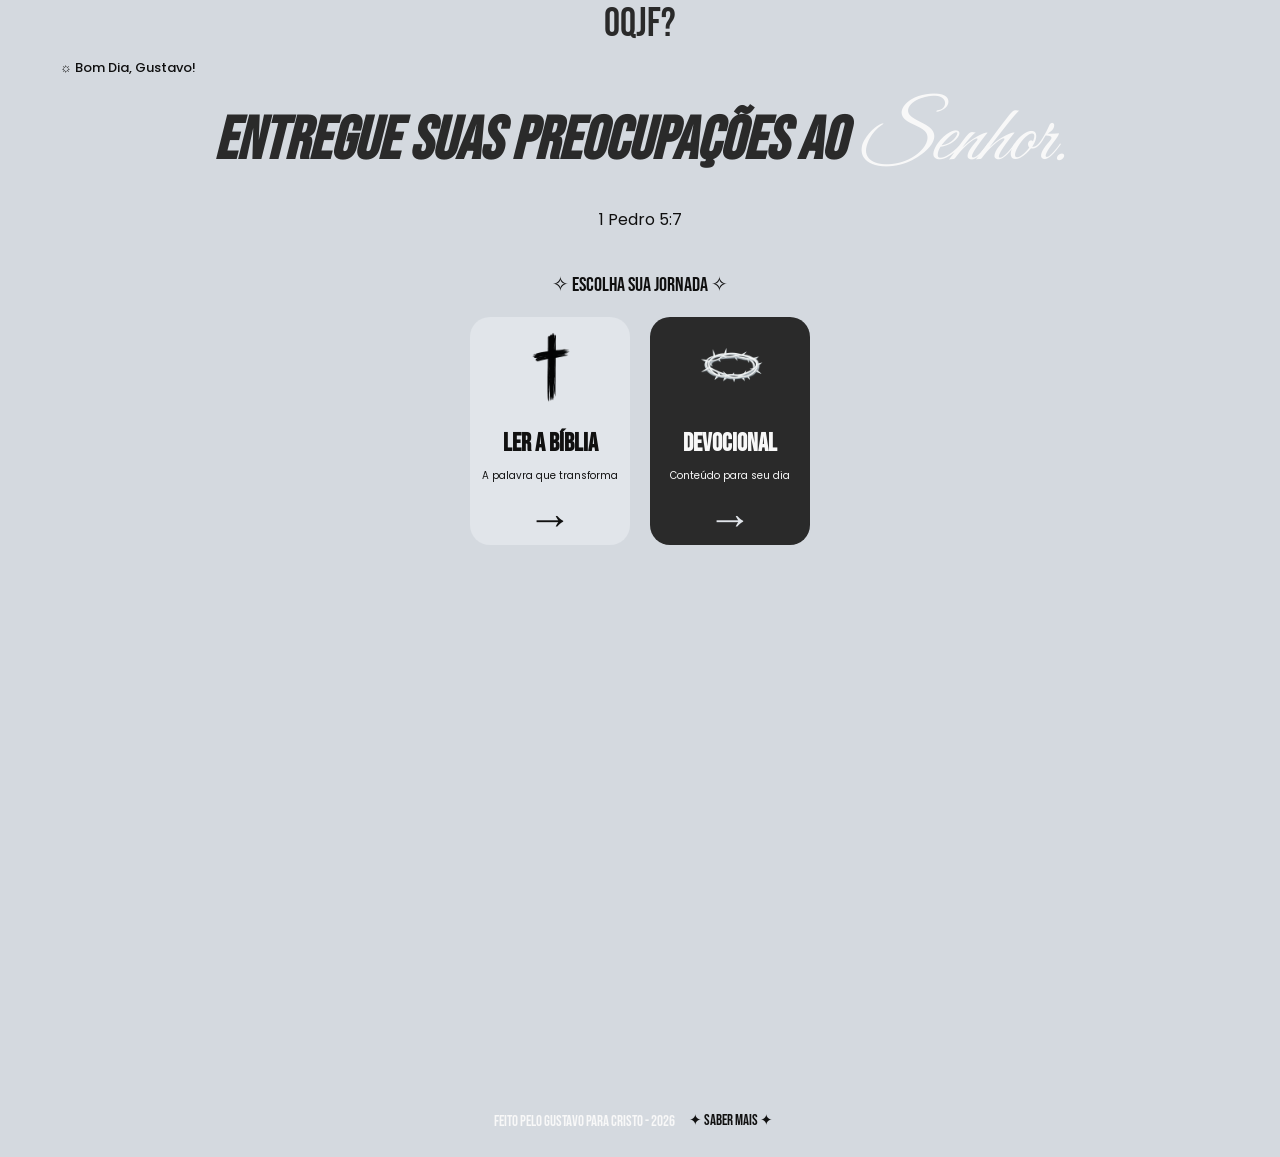
==== index.html @ f84ca236 "feat: configura PWA com manifest e ícones" ====
<!doctype html>
<html lang="pt-BR">
  <head>
    <meta charset="UTF-8" />
    <meta name="viewport" content="width=device-width, initial-scale=1.0" />
    <title>OQJF.APP</title>
    <link rel="stylesheet" href="assets/css/style.css" />
    <link rel="preconnect" href="https://fonts.googleapis.com" />
    <link rel="preconnect" href="https://fonts.googleapis.com" />
    <link rel="preconnect" href="https://fonts.gstatic.com" crossorigin />
    <link rel="preconnect" href="https://fonts.googleapis.com">
    <link rel="preconnect" href="https://fonts.gstatic.com" crossorigin>
    <link href="https://fonts.googleapis.com/css2?family=Bebas+Neue&family=Cormorant+Garamond:ital,wght@0,300..700;1,300..700&family=Great+Vibes&family=Poppins:ital,wght@0,100;0,200;0,300;0,400;0,500;0,600;0,700;0,800;0,900;1,100;1,200;1,300;1,400;1,500;1,600;1,700;1,800;1,900&display=swap" rel="stylesheet">
    <!-- PWA -->
    <link rel="manifest" href="manifest.json">
    <meta name="theme-color" content="#0A0A0A">
    <link rel="apple-touch-icon" href="icons/icon-192.png">
    <meta name="apple-mobile-web-app-capable" content="yes">
    <meta name="apple-mobile-web-app-title" content="OQJF?">
    <meta name="apple-mobile-web-app-status-bar-style" content="black-translucent">
  </head>
  <body>
    <header>
      <nav>
        <a href="#">OQJF?</a>
      </nav>
    </header>

    <main>
      <section class="hero">
        <p class="bom-dia">☼ Bom Dia, Gustavo!</p>

        <h1 class="titulo">Entregue suas preocupações ao 
          <span class="destaque">Senhor.</span>
        </h1>

        <p class="versiculo">1 Pedro 5:7</p>

        <p class="jornada">✧ Escolha sua Jornada ✧</p>

        <div class="buttons">
          <div class="card1"> 
            <img class="cruz" src="assets/image/cruz.png" alt="cruz"/>
            <h2 class="card-titulo1">Ler a Bíblia</h2>
            <p class="card-frase1">A palavra que transforma</p>
            <a class="botao1" href="#">→</a>
          </div>
          <div class="card2">
            <img class="coroa"src="assets/image/coroabranca.png"alt="coroa"/>
            <h2 class="card-titulo2">Devocional</h2>
            <p class="card-frase2">Conteúdo para seu dia</p>
            <a class="botao2" href="#">→</a>
          </div>
        </div>
      </section>
    </main>

    <footer class="rodape">
      <p>Feito pelo Gustavo para Cristo - 2026</p>
      <a class="botao-sobre" href="#">✦ Saber Mais ✦</a>
    </footer>
  </body>
</html>
---- assets/css/style.css ----
body {
    background-color: #D4D9DF;
    color: #0f0f0f;
    padding: 0;
    margin: 0;
    
}

nav {
    background-color: #D4D9DF;
    display: flex;
    justify-content:center;
    font-family:'Bebas Neue', sans-serif;
    text-align: center;
    font-size: 40px;


}
nav a {
    color: #2A2A2A;
    text-decoration: none;
}

.hero {
    height: 100vh;
}

.bom-dia {
    font-family: 'Poppins', sans-serif;
    color: #0f0f0f;
    font-size: 13px;
    margin-left: 60px;
    margin-top: 10px;
    font-weight: 500;
}

.versiculo {
    font-family: 'Poppins', sans-serif;
    color: #0f0f0f;
    text-align: center;
}


.titulo {
    font-size: 60px;
    font-family: 'Bebas Neue', sans-serif;
    text-align: center;
    margin: 0px  5px;
    font-style: italic;
    color: #2A2A2A;

}

.destaque {
    color: #F8F8F8;
    font-family:  'Great Vibes', cursive;
    font-style: italic;
    font-weight: 100;
    font-size: 80px;
}

.jornada {
    font-family:bebas neue, sans-serif;
    color: #0f0f0f;
    font-size: 20px;
    margin-top: 40px;
    font-weight: 500;
    text-align: center;
}

.buttons {
    display: flex;
    justify-content: center;
    gap: 20px;
    margin-top: 20px;
}
.card2 {
    background-color: #2A2A2A;
    color: #F8F8F8;
    border-radius: 20px;
    text-align: center;
}

.card1 {
    background-color:#E1E5EA;
    color: #111111;
    text-align: center;
    border-radius: 20px;
}

.coroa {
    width: 160px;
    padding: 0;
    margin: 0;
}

.cruz {
    width: 160px;
    padding: 0;
    margin: 0;
}

.card-titulo1{
    font-family: 'Bebas Neue', sans-serif;
    margin: 0px;
    font-size: 25px;
}

.card-titulo2{
font-family: 'Bebas Neue', sans-serif;
margin: 0px; 
font-size: 25px;
}

.card-frase1 {
font-family: 'poppins', sans-serif;
margin: 9px;
font-size: 10px;  

}

.card-frase2 {
    font-family: 'poppins', sans-serif;
    font-size: 10px;    
    margin: 9px;
}

.botao1{
color: #111111;
padding: 1px;
border-radius: 5%;
text-decoration: none;
font-size: 45px;


}

.botao2 {
    color: #E1E5EA;
    padding: 1px;
    border-radius: 5%;
    text-decoration: none;
    font-size: 45px;
}

.rodape {
    color: #F8F8F8;
    display: flex;
    padding: 11px;
    font-family: bebas neue, sans-serif;
    font-size: 15px;
    margin-top: 10%;
    flex-direction: row;
    justify-content: center;
    text-align: center;
}

.botao-sobre {
    color: #111111;
    padding: 14px;
    border-radius: 12px;
    text-decoration: none;
    font-size: 15px;
    font-family: 'Bebas Neue', sans-serif;
    text-align: center;
}
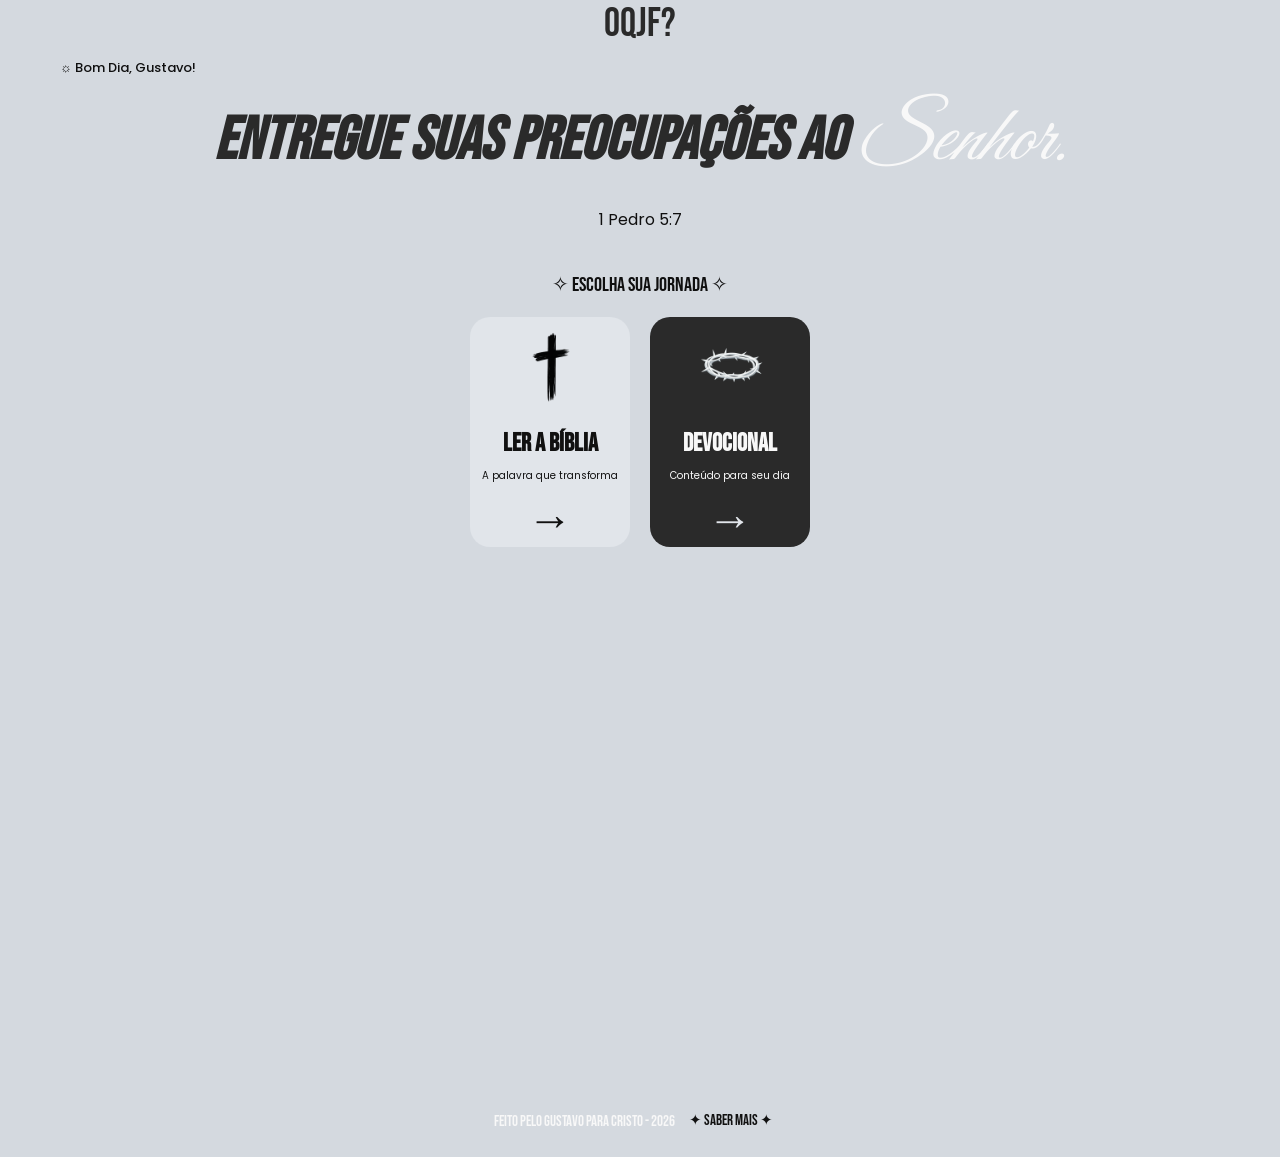
==== commit 7db7a3d0: "transicao de cards e botao sobre" ====
--- a/index.html
+++ b/index.html
@@ -39,18 +39,18 @@
         <p class="jornada">✧ Escolha sua Jornada ✧</p>
 
         <div class="buttons">
-          <div class="card1"> 
+          <a  class="card1" href="#">
             <img class="cruz" src="assets/image/cruz.png" alt="cruz"/>
             <h2 class="card-titulo1">Ler a Bíblia</h2>
             <p class="card-frase1">A palavra que transforma</p>
-            <a class="botao1" href="#">→</a>
-          </div>
-          <div class="card2">
+            <p class="botao1">→</p>
+          </a>
+          <a class="card2" href="#">
             <img class="coroa"src="assets/image/coroabranca.png"alt="coroa"/>
             <h2 class="card-titulo2">Devocional</h2>
             <p class="card-frase2">Conteúdo para seu dia</p>
-            <a class="botao2" href="#">→</a>
-          </div>
+            <p class="botao2">→</p>
+          </a>
         </div>
       </section>
     </main>
--- a/assets/css/style.css
+++ b/assets/css/style.css
@@ -73,19 +73,47 @@
     justify-content: center;
     gap: 20px;
     margin-top: 20px;
+    transition: transform 0.5s;
 }
 .card2 {
     background-color: #2A2A2A;
     color: #F8F8F8;
     border-radius: 20px;
     text-align: center;
-}
+    text-decoration: none;
+    transition: transform 0.5s ease,
+    background-color 0.5s ease,
+    box-shadow 0.5s ease;
+}
+
+.card1:hover{
+    background-color: #F8F8F8;
+    border-radius: 20px;
+    text-align: center;
+    text-decoration: none;
+    transform: scale(1.06);
+    transition: transform 0.5s; 
+}
+
+.card2:hover{
+    background-color: #0e0e0e;
+    border-radius: 20px;
+    text-align: center;
+    text-decoration: none;
+    transform: scale(1.06);
+    transition: transform 0.5s;
+}
+
 
 .card1 {
     background-color:#E1E5EA;
     color: #111111;
     text-align: center;
     border-radius: 20px;
+    text-decoration: none;
+    transition: transform 0.5s ease,
+    background-color 0.5s ease,
+    box-shadow 0.5s ease;
 }
 
 .coroa {
@@ -131,9 +159,10 @@
 border-radius: 5%;
 text-decoration: none;
 font-size: 45px;
-
-
-}
+margin: 0px;
+}
+
+
 
 .botao2 {
     color: #E1E5EA;
@@ -141,6 +170,8 @@
     border-radius: 5%;
     text-decoration: none;
     font-size: 45px;
+    margin: 0px;
+
 }
 
 .rodape {
@@ -163,4 +194,15 @@
     font-size: 15px;
     font-family: 'Bebas Neue', sans-serif;
     text-align: center;
+    transition: transform 0.5s ease,
+    background-color 0.5s ease,
+    box-shadow 0.5s ease;
+}
+
+.botao-sobre:hover {
+    color: #F8F8F8;
+    text-align: center;
+    text-decoration: none;
+    transform: scale(1.06);
+    transition: transform 0.5s;
 }
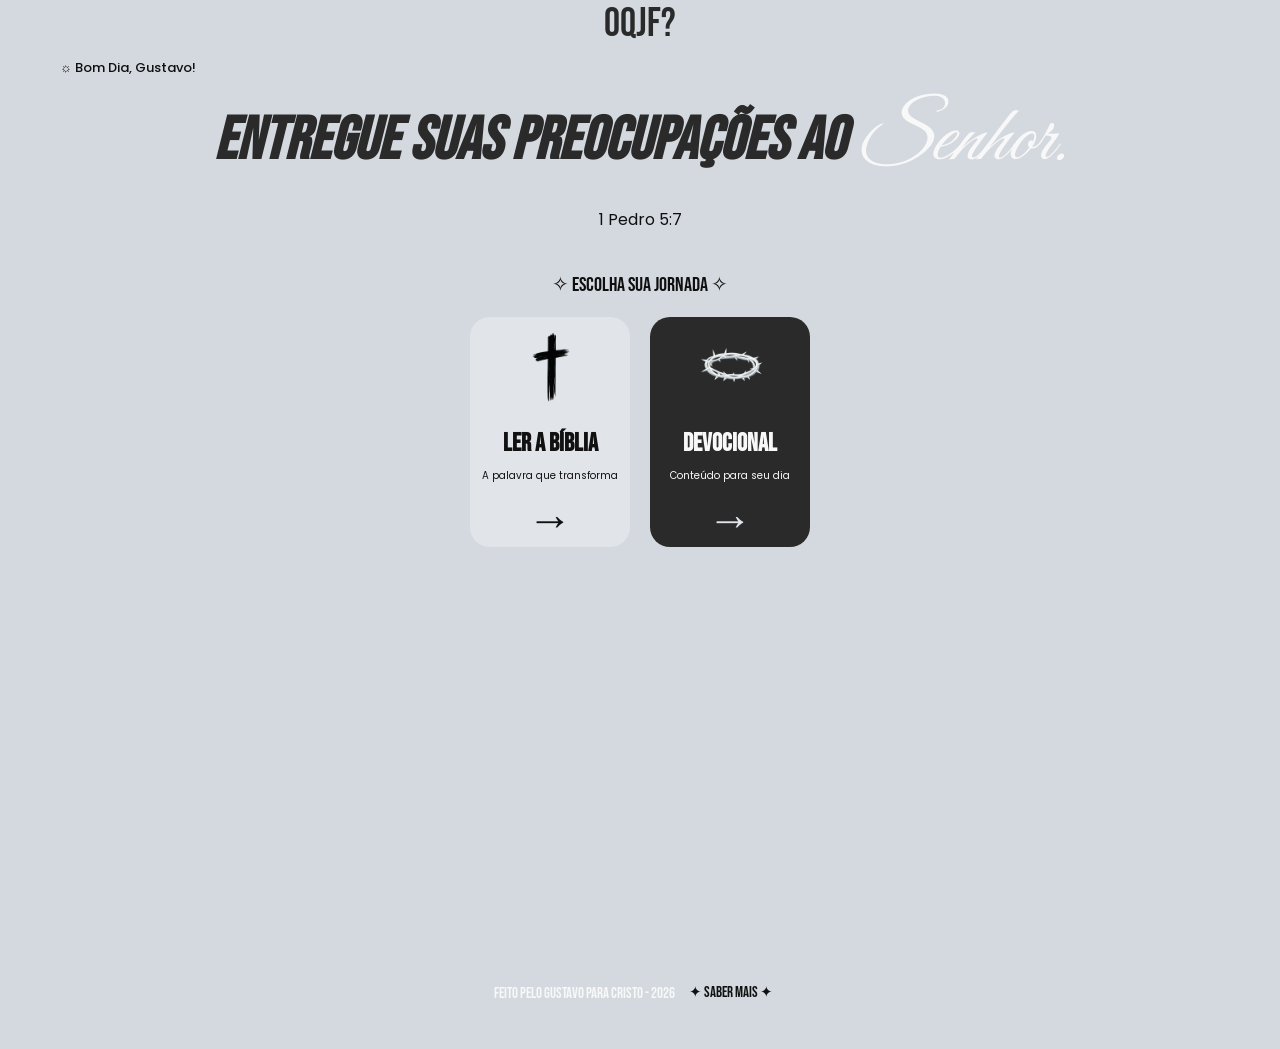
==== commit de7d67eb: "json" ====
--- a/index.html
+++ b/index.html
@@ -59,5 +59,7 @@
       <p>Feito pelo Gustavo para Cristo - 2026</p>
       <a class="botao-sobre" href="#">✦ Saber Mais ✦</a>
     </footer>
+
+    <script src="assets/js/main.js  "></script>
   </body>
 </html>
--- a/assets/css/style.css
+++ b/assets/css/style.css
@@ -45,7 +45,7 @@
     font-size: 60px;
     font-family: 'Bebas Neue', sans-serif;
     text-align: center;
-    margin: 0px  5px;
+    margin: 0px  15px;
     font-style: italic;
     color: #2A2A2A;
 
@@ -180,10 +180,10 @@
     padding: 11px;
     font-family: bebas neue, sans-serif;
     font-size: 15px;
-    margin-top: 10%;
     flex-direction: row;
     justify-content: center;
     text-align: center;
+    margin-bottom: 20px;
 }
 
 .botao-sobre {
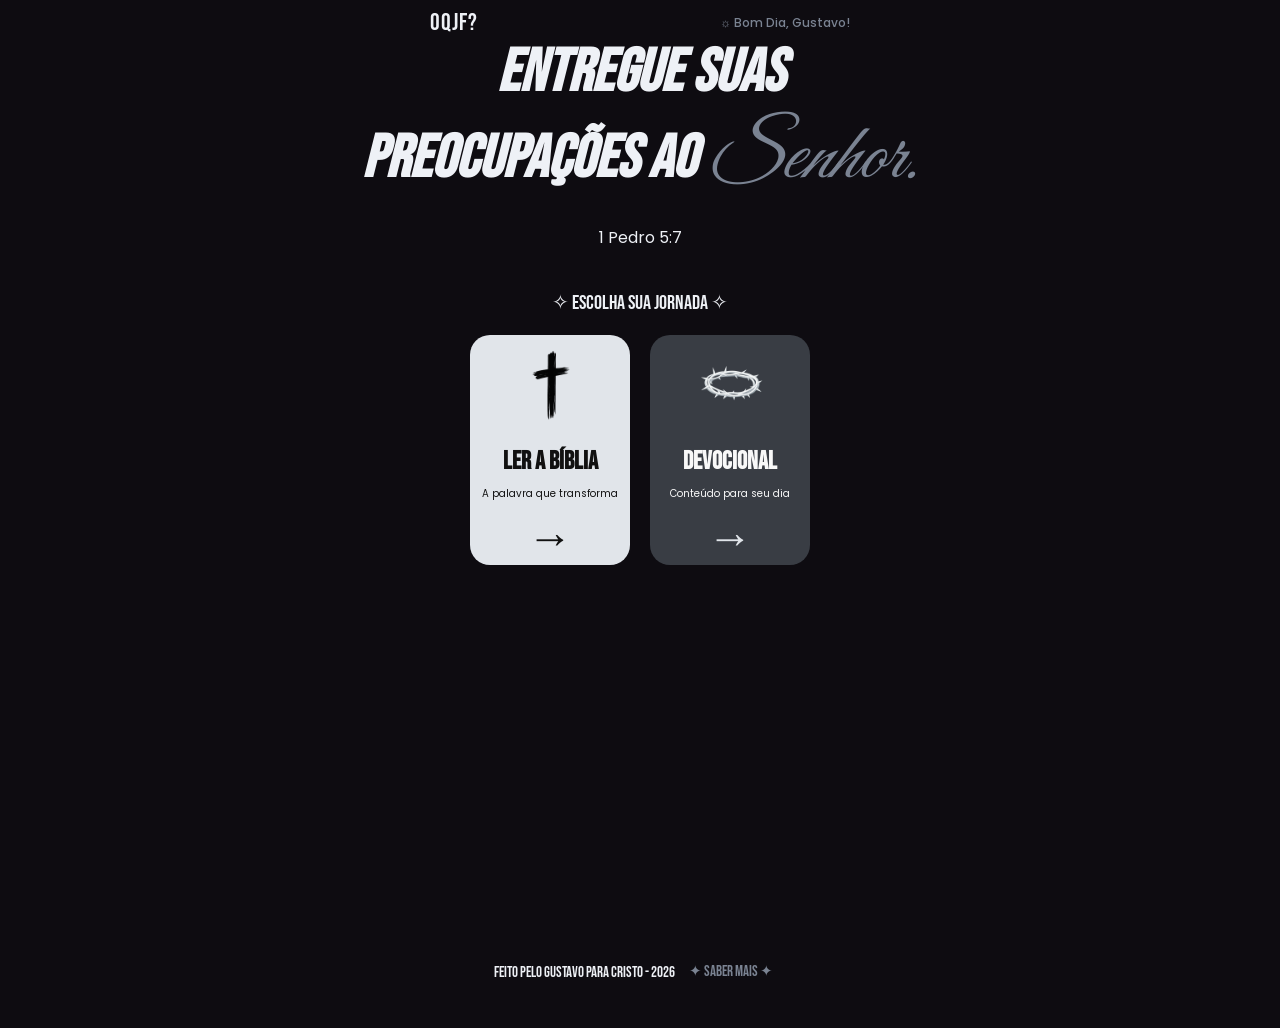
==== commit 2caeaf89: "trocar a cor do projeto" ====
--- a/index.html
+++ b/index.html
@@ -24,13 +24,13 @@
       <nav>
         <a href="#">OQJF?</a>
       </nav>
+        <p class="bom-dia">☼ Bom Dia, Gustavo!</p>
     </header>
 
     <main>
       <section class="hero">
-        <p class="bom-dia">☼ Bom Dia, Gustavo!</p>
 
-        <h1 class="titulo">Entregue suas preocupações ao 
+        <h1 class="titulo">Entregue suas<br>preocupações ao 
           <span class="destaque">Senhor.</span>
         </h1>
 
--- a/assets/css/style.css
+++ b/assets/css/style.css
@@ -1,23 +1,29 @@
 body {
-    background-color: #D4D9DF;
-    color: #0f0f0f;
+    margin: 0;
     padding: 0;
-    margin: 0;
-    
-}
-
-nav {
-    background-color: #D4D9DF;
-    display: flex;
-    justify-content:center;
-    font-family:'Bebas Neue', sans-serif;
-    text-align: center;
-    font-size: 40px;
-
-
-}
+    background-color: #0e0c11;
+}
+
+header {
+display: flex;
+justify-content: space-between;
+align-items: center;
+padding: 8px 2px 0;
+max-width: 420px;
+margin: 0 auto;
+position: relative;
+}
+
+header nav a {
+font-family: 'Bebas Neue', sans-serif;
+font-size: 24px;
+letter-spacing: 0.04em;
+text-decoration: none;
+color: #eef1f6;
+}
+
 nav a {
-    color: #2A2A2A;
+    color: #eef1f6;
     text-decoration: none;
 }
 
@@ -27,16 +33,15 @@
 
 .bom-dia {
     font-family: 'Poppins', sans-serif;
-    color: #0f0f0f;
-    font-size: 13px;
-    margin-left: 60px;
-    margin-top: 10px;
+    color: #7a8392;
+    font-size: 12px;
+    margin: 0px;
     font-weight: 500;
 }
 
 .versiculo {
     font-family: 'Poppins', sans-serif;
-    color: #0f0f0f;
+    color: #eef1f6;
     text-align: center;
 }
 
@@ -47,12 +52,12 @@
     text-align: center;
     margin: 0px  15px;
     font-style: italic;
-    color: #2A2A2A;
+    color: #eef1f6;
 
 }
 
 .destaque {
-    color: #F8F8F8;
+    color: #7a8392;
     font-family:  'Great Vibes', cursive;
     font-style: italic;
     font-weight: 100;
@@ -61,10 +66,9 @@
 
 .jornada {
     font-family:bebas neue, sans-serif;
-    color: #0f0f0f;
+    color: #eef1f6;
     font-size: 20px;
     margin-top: 40px;
-    font-weight: 500;
     text-align: center;
 }
 
@@ -76,7 +80,7 @@
     transition: transform 0.5s;
 }
 .card2 {
-    background-color: #2A2A2A;
+    background-color:  #393d44;
     color: #F8F8F8;
     border-radius: 20px;
     text-align: center;
@@ -96,7 +100,7 @@
 }
 
 .card2:hover{
-    background-color: #0e0e0e;
+    background-color: #2A2A2A;
     border-radius: 20px;
     text-align: center;
     text-decoration: none;
@@ -175,7 +179,7 @@
 }
 
 .rodape {
-    color: #F8F8F8;
+    color: #eef1f6;
     display: flex;
     padding: 11px;
     font-family: bebas neue, sans-serif;
@@ -187,7 +191,7 @@
 }
 
 .botao-sobre {
-    color: #111111;
+    color: #7a8392;
     padding: 14px;
     border-radius: 12px;
     text-decoration: none;
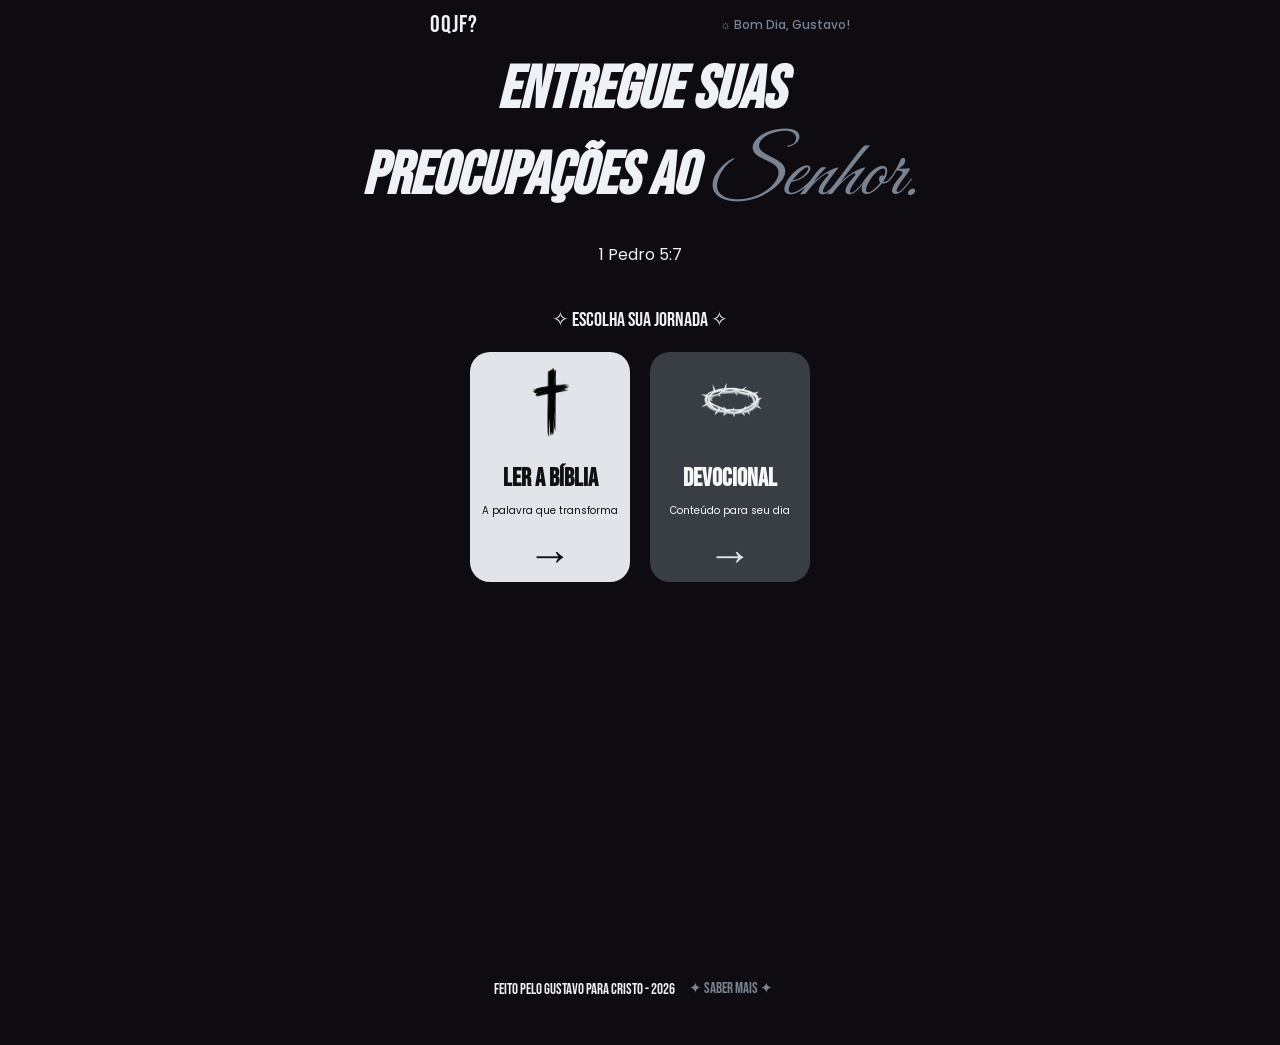
==== commit e0b108c6: "sobre.css" ====
--- a/index.html
+++ b/index.html
@@ -57,7 +57,7 @@
 
     <footer class="rodape">
       <p>Feito pelo Gustavo para Cristo - 2026</p>
-      <a class="botao-sobre" href="#">✦ Saber Mais ✦</a>
+      <a class="botao-sobre" href="sobre.html">✦ Saber Mais ✦</a>
     </footer>
 
     <script src="assets/js/main.js  "></script>
--- a/assets/css/style.css
+++ b/assets/css/style.css
@@ -8,7 +8,7 @@
 display: flex;
 justify-content: space-between;
 align-items: center;
-padding: 8px 2px 0;
+padding: 10px 20px 0;
 max-width: 420px;
 margin: 0 auto;
 position: relative;
@@ -50,7 +50,7 @@
     font-size: 60px;
     font-family: 'Bebas Neue', sans-serif;
     text-align: center;
-    margin: 0px  15px;
+    margin: 15px  20px;
     font-style: italic;
     color: #eef1f6;
 
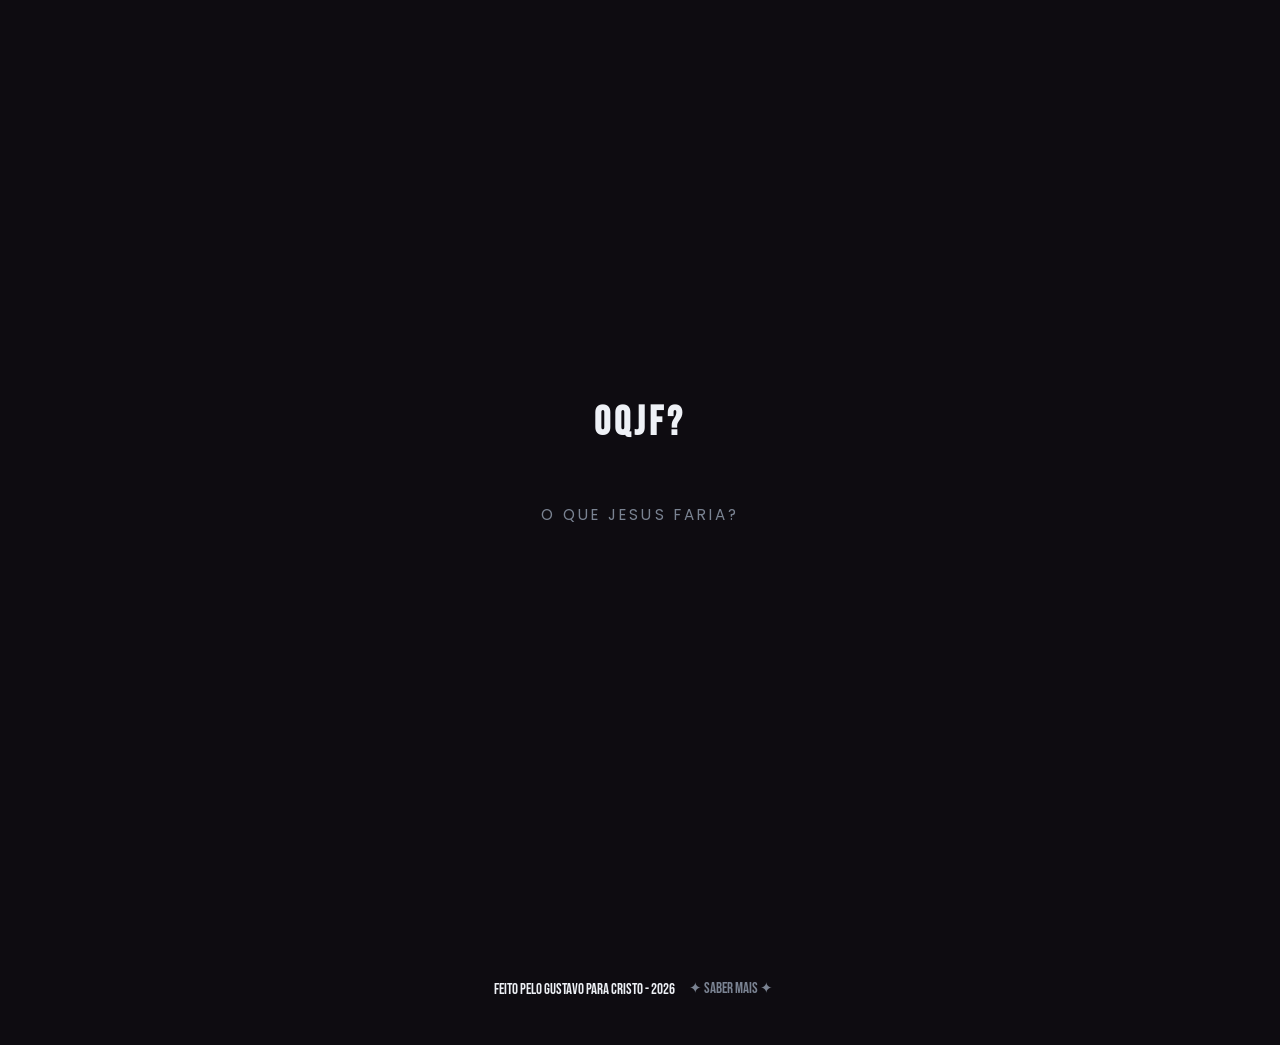
==== commit f5f07b83: "tela sobre pronta" ====
--- a/index.html
+++ b/index.html
@@ -20,6 +20,12 @@
     <meta name="apple-mobile-web-app-status-bar-style" content="black-translucent">
   </head>
   <body>
+    
+<div id="splash">
+  <p class="splash-logo">OQJF?</p>
+  <p class="splash-tagline">O que Jesus faria?</p>
+</div>
+
     <header>
       <nav>
         <a href="#">OQJF?</a>
--- a/assets/css/style.css
+++ b/assets/css/style.css
@@ -2,6 +2,36 @@
     margin: 0;
     padding: 0;
     background-color: #0e0c11;
+}
+
+#splash {
+  position: fixed;
+  inset: 0;
+  background-color:#0e0c11;
+  display: flex;
+  flex-direction: column;
+  align-items: center;
+  justify-content: center;
+  gap: 1px;
+  z-index: 9999;
+  transition: opacity 0.6s ease;
+}
+
+.splash-logo {
+  font-size: 2.5rem;
+  font-weight: 800;
+  color: #eef1f6;
+  letter-spacing: 0.1em;
+  font-family: 'Bebas Neue', sans-serif;
+}
+
+.splash-tagline {
+  font-size: 0.95rem;
+  color: #7a8392;
+  letter-spacing: 0.2em;
+  text-transform: uppercase;
+  font-family:  'Poppins', sans-serif;
+  
 }
 
 header {
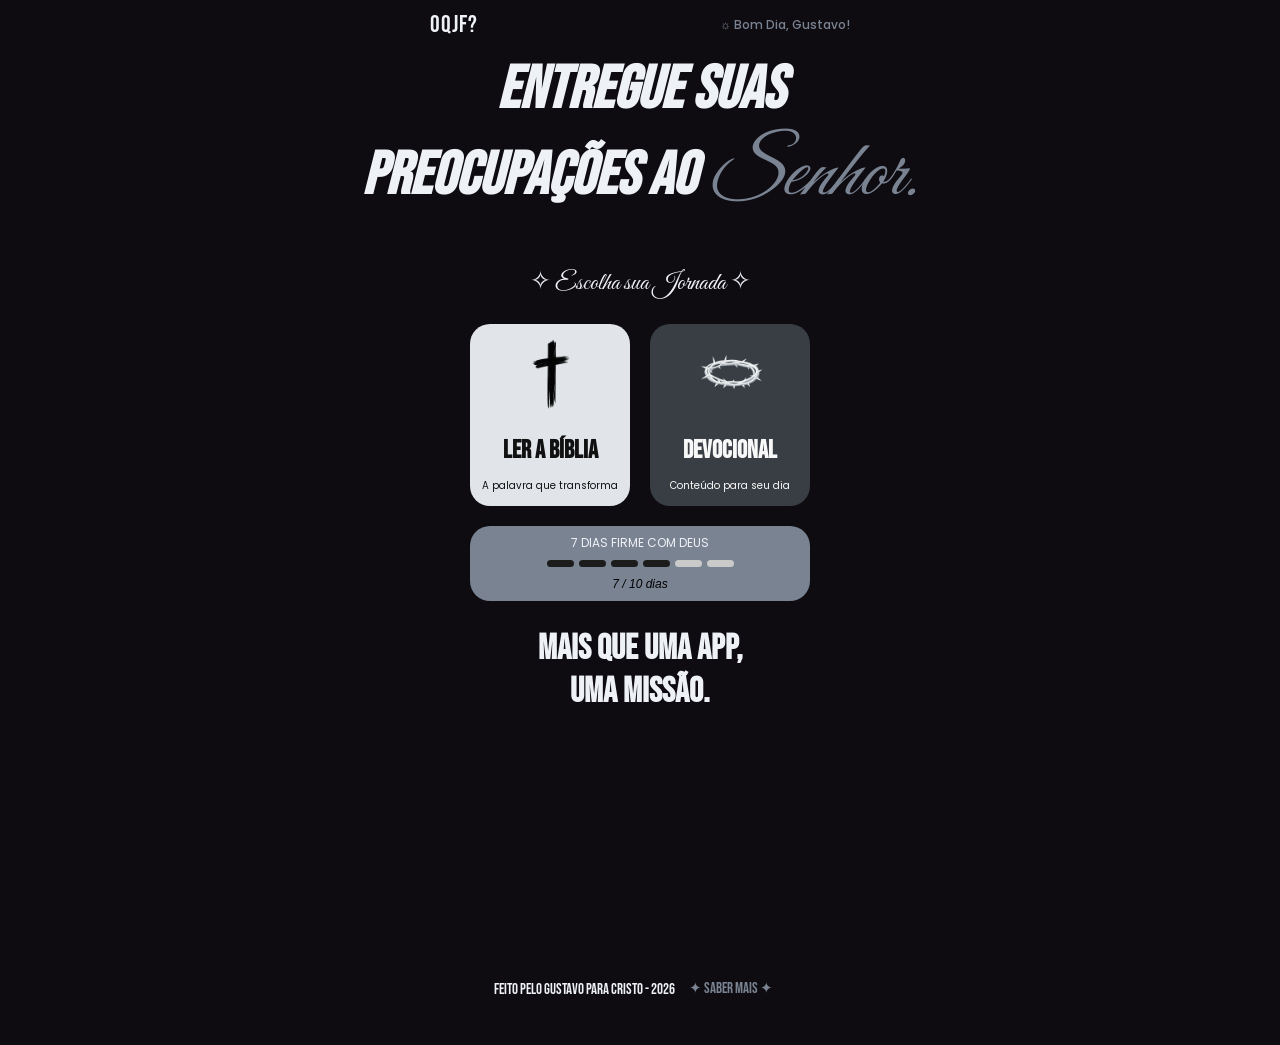
==== commit be567e98: "calendario, devocional, e outros recursos espirituais. O objetivo é fornecer uma experiência interat" ====
--- a/index.html
+++ b/index.html
@@ -20,11 +20,12 @@
     <meta name="apple-mobile-web-app-status-bar-style" content="black-translucent">
   </head>
   <body>
-    
+
+  <!--</div>
 <div id="splash">
   <p class="splash-logo">OQJF?</p>
   <p class="splash-tagline">O que Jesus faria?</p>
-</div>
+</div> -->
 
     <header>
       <nav>
@@ -40,7 +41,7 @@
           <span class="destaque">Senhor.</span>
         </h1>
 
-        <p class="versiculo">1 Pedro 5:7</p>
+        <!-- <p class="versiculo">1 Pedro 5:7</p> -->
 
         <p class="jornada">✧ Escolha sua Jornada ✧</p>
 
@@ -49,17 +50,36 @@
             <img class="cruz" src="assets/image/cruz.png" alt="cruz"/>
             <h2 class="card-titulo1">Ler a Bíblia</h2>
             <p class="card-frase1">A palavra que transforma</p>
-            <p class="botao1">→</p>
           </a>
           <a class="card2" href="#">
             <img class="coroa"src="assets/image/coroabranca.png"alt="coroa"/>
             <h2 class="card-titulo2">Devocional</h2>
             <p class="card-frase2">Conteúdo para seu dia</p>
-            <p class="botao2">→</p>
           </a>
         </div>
-      </section>
-    </main>
+
+    <div class="sequencia">
+  <div class="sequencia-topo">
+    <span class="sequencia-titulo">7 DIAS FIRME COM DEUS</span>
+  </div>
+
+  <div class="sequencia-barra">
+    <div class="risco-laranja"></div>
+    <div class="risco-laranja"></div>
+    <div class="risco-laranja"></div>
+    <div class="risco-laranja"></div>
+    <div class="risco-cinza"></div>
+    <div class="risco-cinza"></div>
+  </div>
+
+  <span class="sequencia-dias">7 / 10 dias</span>
+</div>
+<div class= "frase-sequencia"> 
+  <h2 class="frase-sequencia-titulo">Mais que uma app,<br> uma missão.</h2>
+</div>
+
+</section>
+  </main>
 
     <footer class="rodape">
       <p>Feito pelo Gustavo para Cristo - 2026</p>
--- a/assets/css/style.css
+++ b/assets/css/style.css
@@ -95,9 +95,9 @@
 }
 
 .jornada {
-    font-family:bebas neue, sans-serif;
-    color: #eef1f6;
-    font-size: 20px;
+    font-family: 'Great Vibes', cursive;
+    color: #eef1f6;
+    font-size: 25px;
     margin-top: 40px;
     text-align: center;
 }
@@ -176,7 +176,7 @@
 
 .card-frase1 {
 font-family: 'poppins', sans-serif;
-margin: 9px;
+margin: 12px;
 font-size: 10px;  
 
 }
@@ -184,7 +184,7 @@
 .card-frase2 {
     font-family: 'poppins', sans-serif;
     font-size: 10px;    
-    margin: 9px;
+    margin: 12px;
 }
 
 .botao1{
@@ -233,10 +233,122 @@
     box-shadow 0.5s ease;
 }
 
+
 .botao-sobre:hover {
     color: #F8F8F8;
     text-align: center;
     text-decoration: none;
     transform: scale(1.06);
     transition: transform 0.5s;
+}
+
+.sequencia {
+    display: flex;
+    align-items: center;
+    flex-direction: column;
+    background-color: #7a8392;
+    margin: 20px auto;
+    padding: 0px;
+    border-radius: 20px; 
+    font-family: poppins, sans-serif;
+    width: 340px;;
+
+}
+
+.sequencia-topo {
+    display: flex;
+    flex-direction: row;
+    align-items: center;
+    gap: 20px;
+    margin: 2px;
+    padding: 0px;
+}
+
+.sequencia-titulo {
+    color: #eef1f6;
+    font-size: 12px;
+    margin: 0px;
+    padding: 6px;
+}
+
+.sequencia-circulo {
+    border-radius: 50%;
+    object-fit: cover;
+    flex-shrink: 0;
+    border: 1px solid #f8f8f820;
+}
+.sequencia-barra{
+display: flex;
+flex-direction: row;
+align-items: center;
+gap: 5px;
+}
+.risco-laranja {
+    width: 27px;
+    height: 7px;
+    background-color: #1d1c1c;
+    margin: 0;
+    border-radius: 5px;
+    align-items: center;
+}
+
+.risco-cinza {
+    width: 27px;
+    height: 7px;
+    background-color: #cacaca;
+    margin: 0;
+    border-radius: 5px;
+    align-items: center;
+}
+
+.sequencia-dias{
+padding: 10px; 
+font-size: 12px;
+font-style: italic;
+font-weight: 400;
+}
+.frase-sequencia{
+    display: flex;
+    align-items: center;
+    justify-content: center;
+    text-align: center;
+    border-color: #eef1f6;
+}
+.frase-sequencia-titulo{
+    color: #eef1f6;
+    margin: 0px;
+    padding: 6px;
+    font-family: 'Bebas Neue', sans-serif;
+    text-align: center;
+    font-size: 35px;
+}
+
+
+@view-transition {
+    navigation: auto; 
+    }
+
+@keyframes saindo {
+    to {
+        transform: translateX(-100%);
+    }
+}
+
+@keyframes entrando {
+    from {
+        transform: translateX(100%);
+    }
+}
+
+::view-transition-group(root) {
+    animation-duration: 1s;
+}
+
+::view-transition-old(root) {
+    animation-name: saindo;
+
+}
+
+::view-transition-new(root) {
+    animation-name: entrando;  
 }
